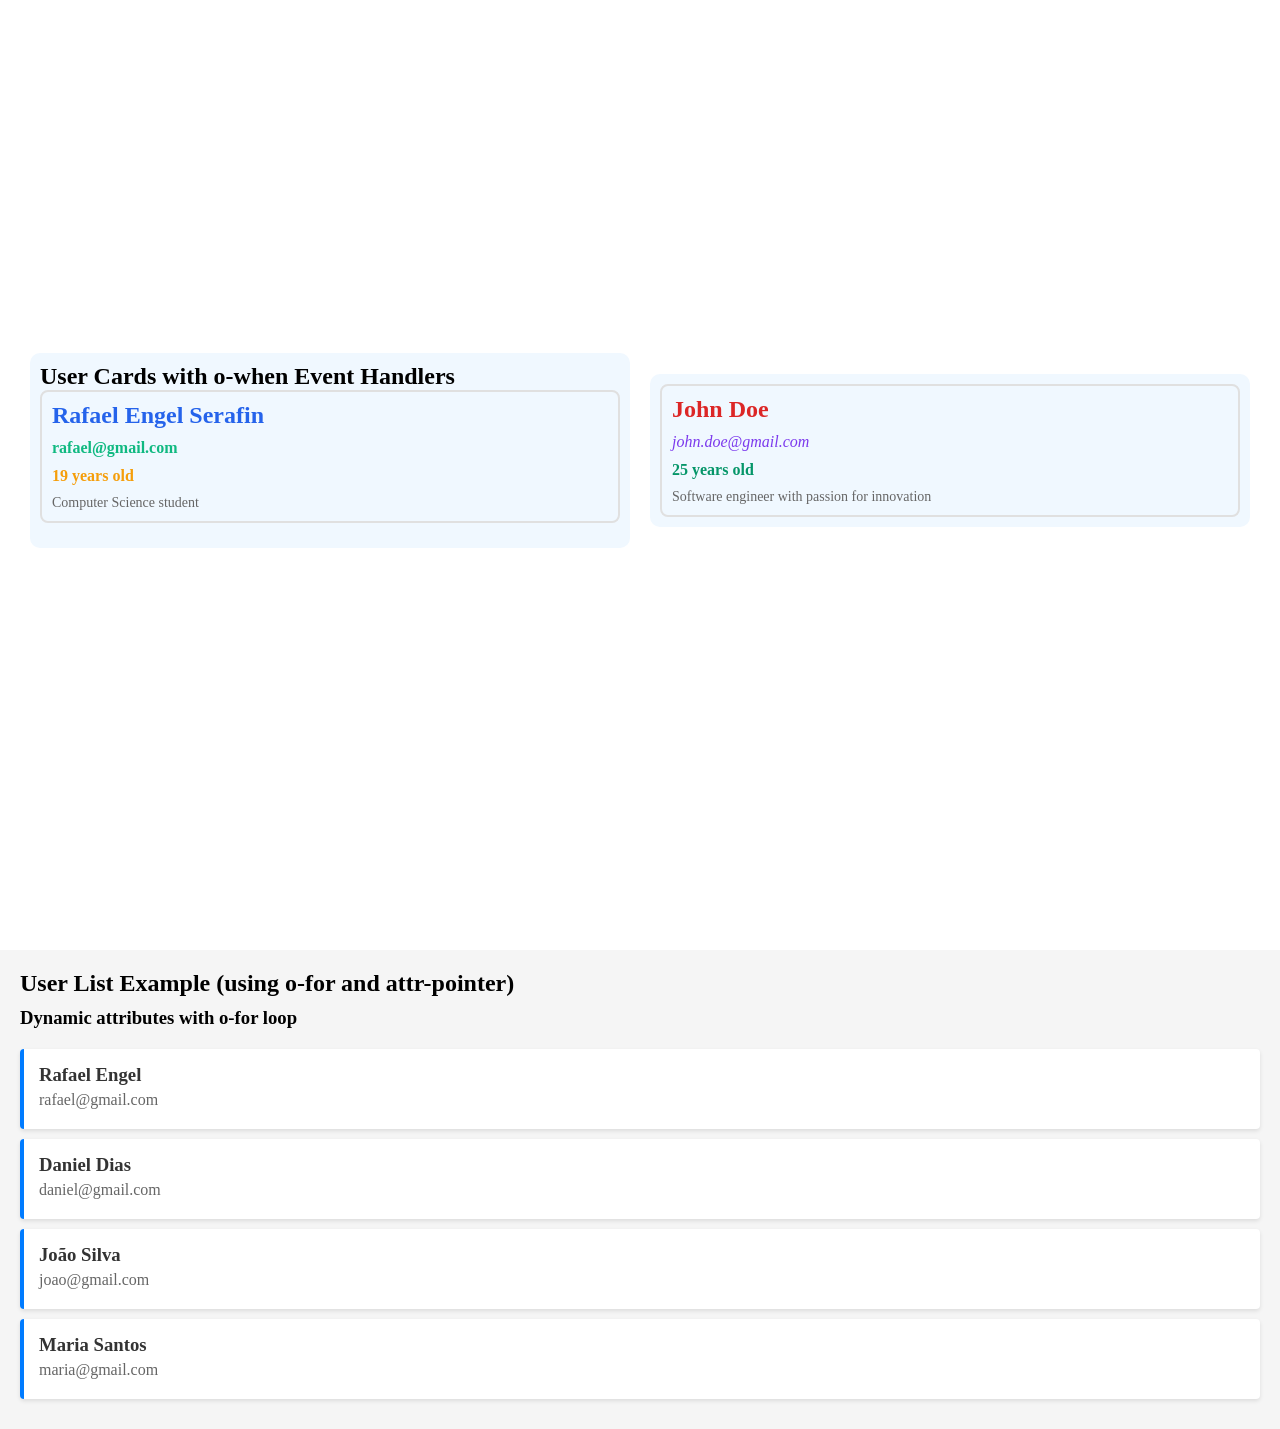
==== index.html @ 68da85fe "event handler inline assingment" ====
<!-- This is a simple oHTML template enhancer usage -->
<!-- Creativity is the limit                -->
<!DOCTYPE html>
<html lang="en">
    <head>
        <meta charset="UTF-8">
        <meta name="viewport" content="width=device-width, initial-scale=1.0">
        <title>Document</title>
        <link rel="stylesheet" href="styles.css">
    </head>

    <body>
        <!-- import oHTML template enhancer core -->
        <!-- must be module type         -->
        <script type="module" src="core/runtime.js"></script>

        <!-- Global handler functions for o-when events -->
        <script>
            // Example handlers for o-when directives
            window.handleCardClick = function() {
                alert('User card clicked! Name: ' + this.getAttribute('name'));
            };

            window.handleCardDblClick = function() {
                console.log('User card double-clicked!');
            };

            window.handleListItemClick = function() {
                console.log('List item clicked!');
            };
        </script>

        <!-- template define a custom HTML tag -->
        <!-- template's id defines custom tag's name -->
        <!-- data-bind content will replace with bound data -->
        <!-- class-pointer allows dynamic class assignment from component attributes -->
        <!-- data-use-shadow="false" is needed for external CSS classes to work -->
        <template id="user-card" data-use-shadow="false">
            <div class="main-user-card">
                <h1 data-bind="name" id-pointer="name-id" attr-pointer="name-style, name-title"></h1>
                <p data-bind="email" id-pointer="email-id" attr-pointer="email-style, email-title"></p>
                <b><p data-bind="age" id-pointer="age-id" attr-pointer="age-style"></p></b>
                <p data-bind="bio" id-pointer="bio-id" attr-pointer="bio-style"></p>
            </div>
        </template>

        <template id="triple-div">
            <div class-pointer="parent-div">
                <div class-pointer="child-div">
                    <div class-pointer="grandchild-div">
                        <slot id-pointer="slot-id"></slot>
                    </div>
                </div>
            </div>
        </template>

        <template id="user-list" data-use-shadow="false">
            <ul>
                <li o-for="user in users" class="user-item" attr-pointer="user.styling">
                    <h3 data-bind="user.name" style="margin: 0;"></h3>
                    <p data-bind="user.email" style="margin: 5px 0; color: #666;"></p>
                </li>
            </ul>
        </template>

        <main>
            <section>
                <h2>User Cards with o-when Event Handlers</h2>
                <div>
                    <user-card 
                        name="Rafael Engel Serafin" 
                        email="rafael@gmail.com" 
                        age="19 years old" 
                        bio="Computer Science student"
                        name-style="color: #2563eb; font-weight: bold;"
                        name-title="Full Stack Developer"
                        email-style="color: #10b981; font-weight: bold;"
                        email-title="Email do usuário"
                        age-style="color: #f59e0b;"
                        bio-style="color: #666; font-size: 14px;"
                        o-when:click="handleCardClick"
                        o-when:dblclick="handleCardDblClick"
                        style="cursor: pointer; border: 2px solid #e0e0e0; padding: 10px; border-radius: 8px; margin-bottom: 15px;">
                    </user-card>
                </div>
            </section>
            <section>
                <div>
                    <user-card 
                        name="John Doe"
                        email="john.doe@gmail.com"
                        age="25 years old"
                        bio="Software engineer with passion for innovation"
                        name-style="color: #dc2626; font-weight: bold;"
                        name-title="Backend Developer"
                        email-style="color: #7c3aed; font-style: italic;"
                        email-title="Email do desenvolvedor"
                        age-style="color: #059669;"
                        bio-style="color: #666; font-size: 14px;"
                        o-when:click="handleCardClick"
                        style="cursor: pointer; border: 2px solid #e0e0e0; padding: 10px; border-radius: 8px;">
                    </user-card>
                </div>
            </section>
        </main>

        <!-- o-for usage example -->
        <div style="margin-top: 50px; padding: 20px; background: #f5f5f5;">
            <h2>User List Example (using o-for and attr-pointer)</h2>
            <!-- Example: Object format for attr-pointer with o-for -->
            <h3>Dynamic attributes with o-for loop</h3>
            <user-list :users='[
                {"name": "Rafael Engel", "email": "rafael@gmail.com", "styling": {"style": "color: #2563eb; font-weight: bold;", "title": "Full Stack Developer"}},
                {"name": "Daniel Dias", "email": "daniel@gmail.com", "styling": {"style": "color: #dc2626; font-weight: bold;", "title": "Backend Developer"}},
                {"name": "João Silva", "email": "joao@gmail.com", "styling": {"style": "color: #059669; font-weight: bold;", "title": "Frontend Developer"}},
                {"name": "Maria Santos", "email": "maria@gmail.com", "styling": {"style": "color: #7c3aed; font-weight: bold;", "title": "QA Engineer"}}
            ]'></user-list>
        </div>

    </body>
</html>
---- styles.css ----
* {
    margin: 0;
    padding: 0;
    box-sizing: border-box;
}

main {
    display: flex;
    flex-direction: row;
    gap: 20px;
    justify-content: center;
    align-items: center;
    height: 100vh;
}

section {
    width: 80%;
    max-width: 600px;
    padding: 10px;
    background-color: aliceblue;
    border-radius: 10px;
}

div {
    display: flex;
    flex-direction: column;
    gap: 10px;
}

user-card {
    padding: 10px;
}

.user-name-style {
    font-weight: bold;
    color: blue;
}

.user-email-style {
    font-style: italic;
    color: gray;
}

.user-age-style {
    color: orange;
    font-weight: 600;
}

.user-bio-style {
    color: #555;
    font-size: 0.9em;
}

/* User List Styles */
user-list ul {
    list-style: none;
    width: 100%;
}

user-list li.user-item {
    padding: 15px;
    margin: 10px 0;
    background: white;
    border-left: 4px solid #007bff;
    border-radius: 4px;
    box-shadow: 0 2px 4px rgba(0,0,0,0.1);
    display: block;
}

user-list li.user-item h3 {
    color: #333;
}

user-list li.user-item p {
    color: #666;
}

/* Badge Styles */
badge span {
    display: inline-block;
}

badge span span {
    display: inline-block;
    font-size: 0.875em;
    font-weight: 500;
}
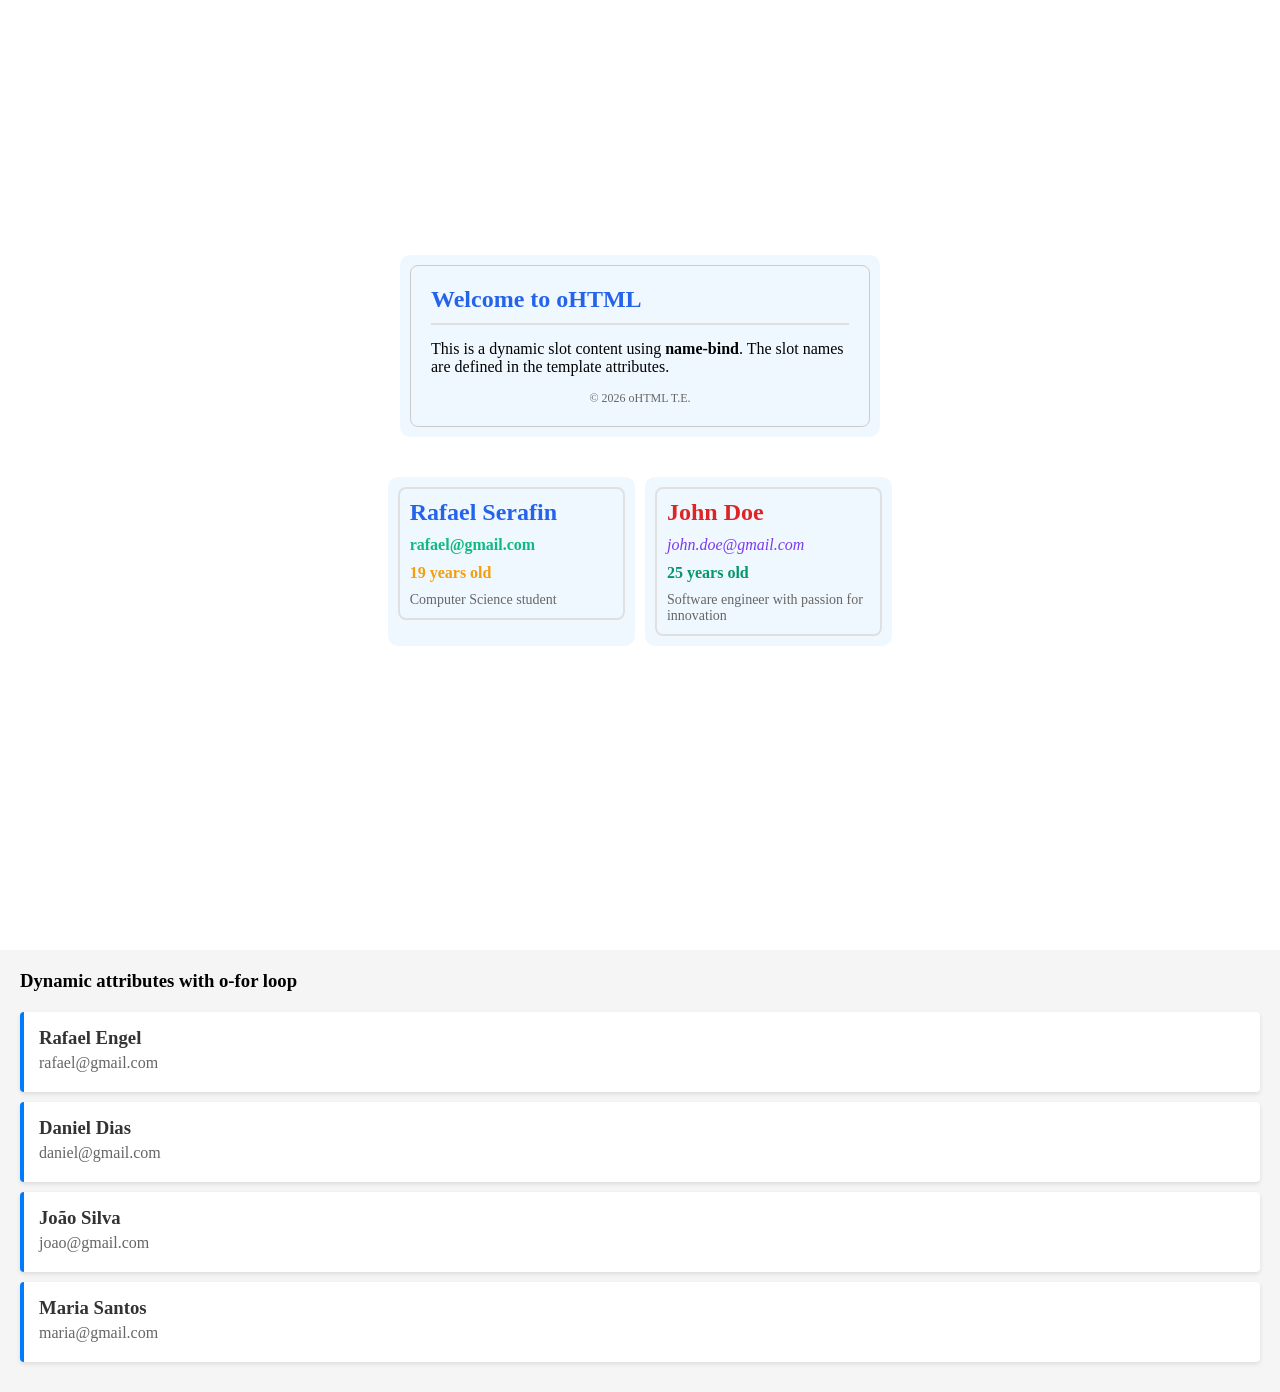
==== commit 7046de79: "two-way data binding with model linkage" ====
--- a/index.html
+++ b/index.html
@@ -63,50 +63,76 @@
             </ul>
         </template>
 
+        <!-- Example template using name-bind for dynamic slot names -->
+        <template id="card-layout">
+            <div style="border: 1px solid #ccc; border-radius: 8px; padding: 20px;">
+                <header style="margin-bottom: 15px; border-bottom: 2px solid #e0e0e0; padding-bottom: 10px;">
+                    <slot name-bind="header">Default Header</slot>
+                </header>
+                <main style="margin-bottom: 15px;">
+                    <slot name-bind="content">Default Content</slot>
+                </main>
+                <footer style="text-align: center; color: #666; font-size: 12px;">
+                    <slot name-bind="footer">Default Footer</slot>
+                </footer>
+            </div>
+        </template>
+
         <main>
-            <section>
-                <h2>User Cards with o-when Event Handlers</h2>
-                <div>
-                    <user-card 
-                        name="Rafael Engel Serafin" 
-                        email="rafael@gmail.com" 
-                        age="19 years old" 
-                        bio="Computer Science student"
-                        name-style="color: #2563eb; font-weight: bold;"
-                        name-title="Full Stack Developer"
-                        email-style="color: #10b981; font-weight: bold;"
-                        email-title="Email do usuário"
-                        age-style="color: #f59e0b;"
-                        bio-style="color: #666; font-size: 14px;"
-                        o-when:click="handleCardClick"
-                        o-when:dblclick="handleCardDblClick"
-                        style="cursor: pointer; border: 2px solid #e0e0e0; padding: 10px; border-radius: 8px; margin-bottom: 15px;">
-                    </user-card>
+            <!-- name-bind example -->
+            <div style="display: flex; flex-direction: column; align-items: center;">
+                <section style="margin-bottom: 30px;">
+                    <card-layout>
+                        <h1 slot="header" style="margin: 0; color: #2563eb;">Welcome to oHTML</h1>
+                        <p slot="content">This is a dynamic slot content using <strong>name-bind</strong>. The slot names are defined in the template attributes.</p>
+                        <p slot="footer">© 2026 oHTML T.E.</p>
+                    </card-layout>
+                </section>
+
+                <div style="display: flex; flex-direction: row;">
+                    <section>
+                        <div>
+                            <user-card 
+                                name="Rafael Serafin" 
+                                email="rafael@gmail.com" 
+                                age="19 years old" 
+                                bio="Computer Science student"
+                                name-style="color: #2563eb; font-weight: bold;"
+                                name-title="Full Stack Developer"
+                                email-style="color: #10b981; font-weight: bold;"
+                                email-title="Email do usuário"
+                                age-style="color: #f59e0b;"
+                                bio-style="color: #666; font-size: 14px;"
+                                o-when:click="handleCardClick"
+                                o-when:dblclick="handleCardDblClick"
+                                style="cursor: pointer; border: 2px solid #e0e0e0; padding: 10px; border-radius: 8px; margin-bottom: 15px;">
+                            </user-card>
+                        </div>
+                    </section>
+                    <section>
+                        <div>
+                            <user-card 
+                                name="John Doe"
+                                email="john.doe@gmail.com"
+                                age="25 years old"
+                                bio="Software engineer with passion for innovation"
+                                name-style="color: #dc2626; font-weight: bold;"
+                                name-title="Backend Developer"
+                                email-style="color: #7c3aed; font-style: italic;"
+                                email-title="Email do desenvolvedor"
+                                age-style="color: #059669;"
+                                bio-style="color: #666; font-size: 14px;"
+                                o-when:click="handleCardClick"
+                                style="cursor: pointer; border: 2px solid #e0e0e0; padding: 10px; border-radius: 8px;">
+                            </user-card>
+                        </div>
+                    </section>
                 </div>
-            </section>
-            <section>
-                <div>
-                    <user-card 
-                        name="John Doe"
-                        email="john.doe@gmail.com"
-                        age="25 years old"
-                        bio="Software engineer with passion for innovation"
-                        name-style="color: #dc2626; font-weight: bold;"
-                        name-title="Backend Developer"
-                        email-style="color: #7c3aed; font-style: italic;"
-                        email-title="Email do desenvolvedor"
-                        age-style="color: #059669;"
-                        bio-style="color: #666; font-size: 14px;"
-                        o-when:click="handleCardClick"
-                        style="cursor: pointer; border: 2px solid #e0e0e0; padding: 10px; border-radius: 8px;">
-                    </user-card>
-                </div>
-            </section>
+            </div>
         </main>
 
         <!-- o-for usage example -->
         <div style="margin-top: 50px; padding: 20px; background: #f5f5f5;">
-            <h2>User List Example (using o-for and attr-pointer)</h2>
             <!-- Example: Object format for attr-pointer with o-for -->
             <h3>Dynamic attributes with o-for loop</h3>
             <user-list :users='[
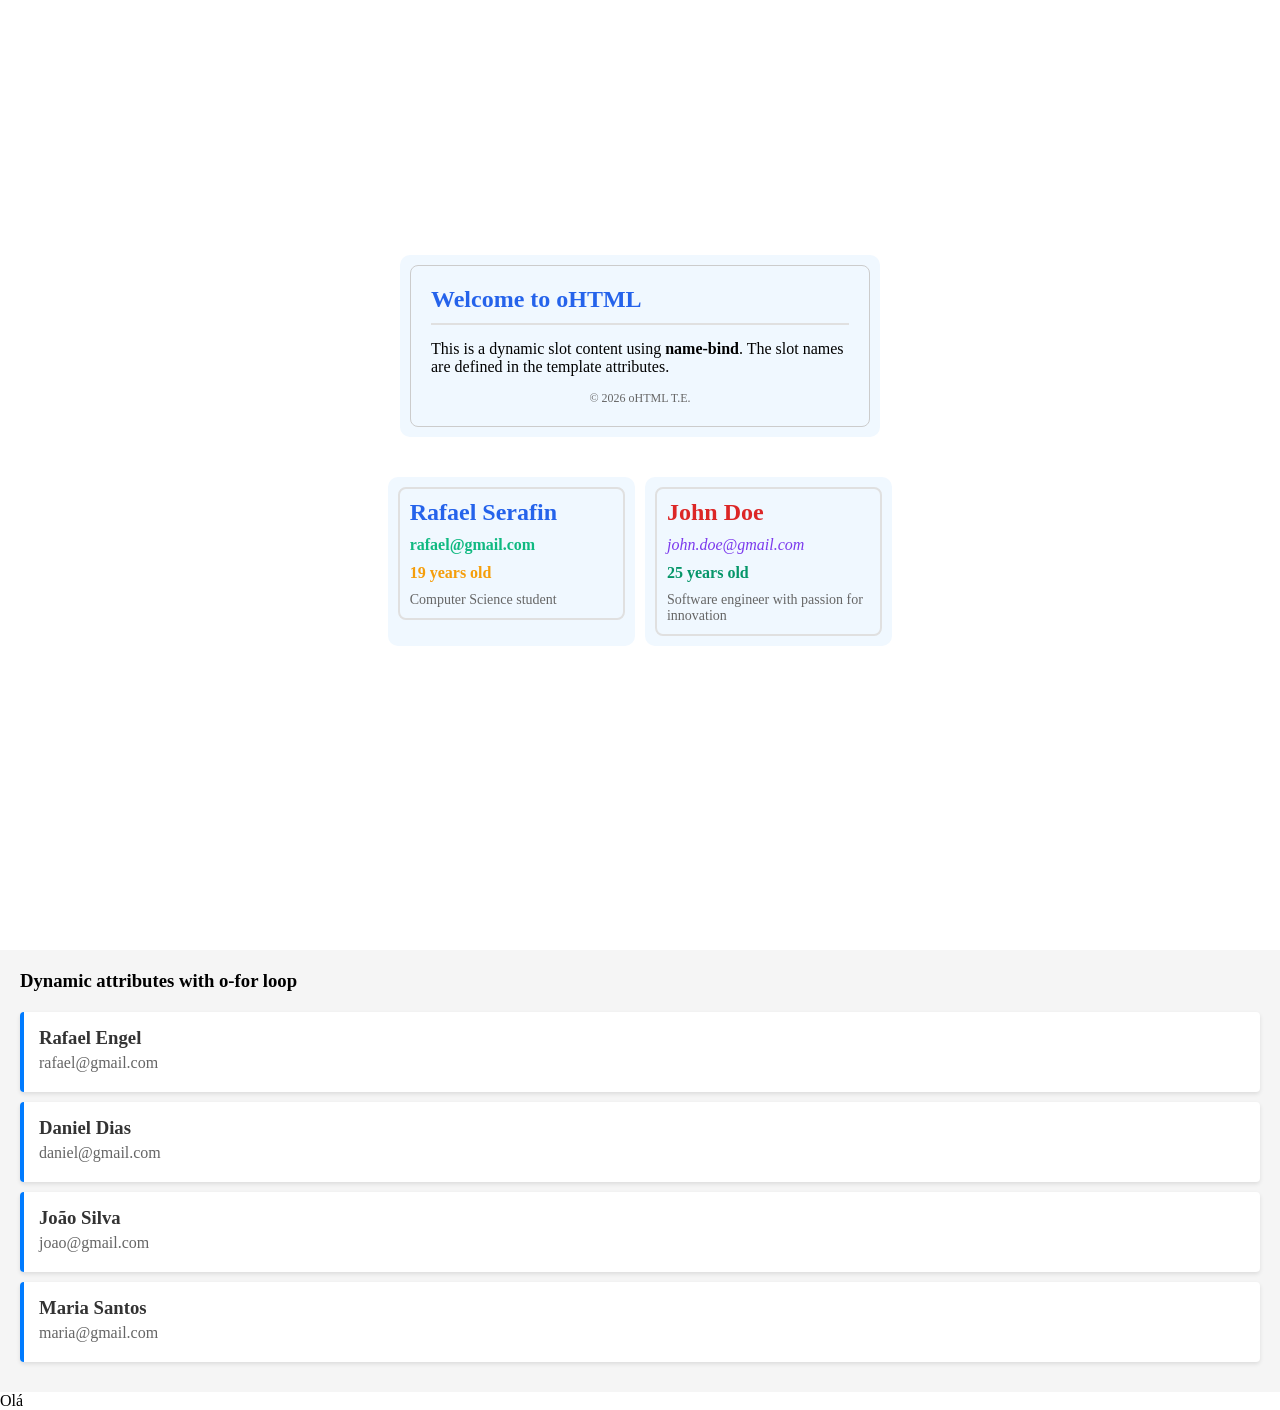
==== commit 9c41601b: "I think attr-define is working, also I created a new tag called templates-define, should be cool" ====
--- a/index.html
+++ b/index.html
@@ -1,5 +1,5 @@
 <!-- This is a simple oHTML template enhancer usage -->
-<!-- Creativity is the limit                -->
+<!-- Creativity is the limit                        -->
 <!DOCTYPE html>
 <html lang="en">
     <head>
@@ -11,8 +11,11 @@
 
     <body>
         <!-- import oHTML template enhancer core -->
-        <!-- must be module type         -->
+        <!-- must be module type                 -->
         <script type="module" src="core/runtime.js"></script>
+
+        <!-- importing templates from another HTML file -->
+        <templates-import src="./templates.html" />
 
         <!-- Global handler functions for o-when events -->
         <script>
@@ -35,7 +38,7 @@
         <!-- data-bind content will replace with bound data -->
         <!-- class-pointer allows dynamic class assignment from component attributes -->
         <!-- data-use-shadow="false" is needed for external CSS classes to work -->
-        <template id="user-card" data-use-shadow="false">
+        <template name-tag="user-card" id="user-card" data-use-shadow="false">
             <div class="main-user-card">
                 <h1 data-bind="name" id-pointer="name-id" attr-pointer="name-style, name-title"></h1>
                 <p data-bind="email" id-pointer="email-id" attr-pointer="email-style, email-title"></p>
@@ -44,7 +47,7 @@
             </div>
         </template>
 
-        <template id="triple-div">
+        <template name-tag="triple-div" id="triple-div">
             <div class-pointer="parent-div">
                 <div class-pointer="child-div">
                     <div class-pointer="grandchild-div">
@@ -54,9 +57,9 @@
             </div>
         </template>
 
-        <template id="user-list" data-use-shadow="false">
+        <template name-tag="user-list" id="user-list" data-use-shadow="false">
             <ul>
-                <li o-for="user in users" class="user-item" attr-pointer="user.styling">
+                <li o-for="user in users" class="user-item" id="user.id" attr-pointer="user.styling">
                     <h3 data-bind="user.name" style="margin: 0;"></h3>
                     <p data-bind="user.email" style="margin: 5px 0; color: #666;"></p>
                 </li>
@@ -64,7 +67,7 @@
         </template>
 
         <!-- Example template using name-bind for dynamic slot names -->
-        <template id="card-layout">
+        <template name-tag="card-layout" id="card-layout">
             <div style="border: 1px solid #ccc; border-radius: 8px; padding: 20px;">
                 <header style="margin-bottom: 15px; border-bottom: 2px solid #e0e0e0; padding-bottom: 10px;">
                     <slot name-bind="header">Default Header</slot>
@@ -143,5 +146,9 @@
             ]'></user-list>
         </div>
 
+        <if-statement cond="a != b"></if-statement>
+        <parent-definer>
+            <x-user>Olá</x-user>
+        </parent-definer>
     </body>
 </html>
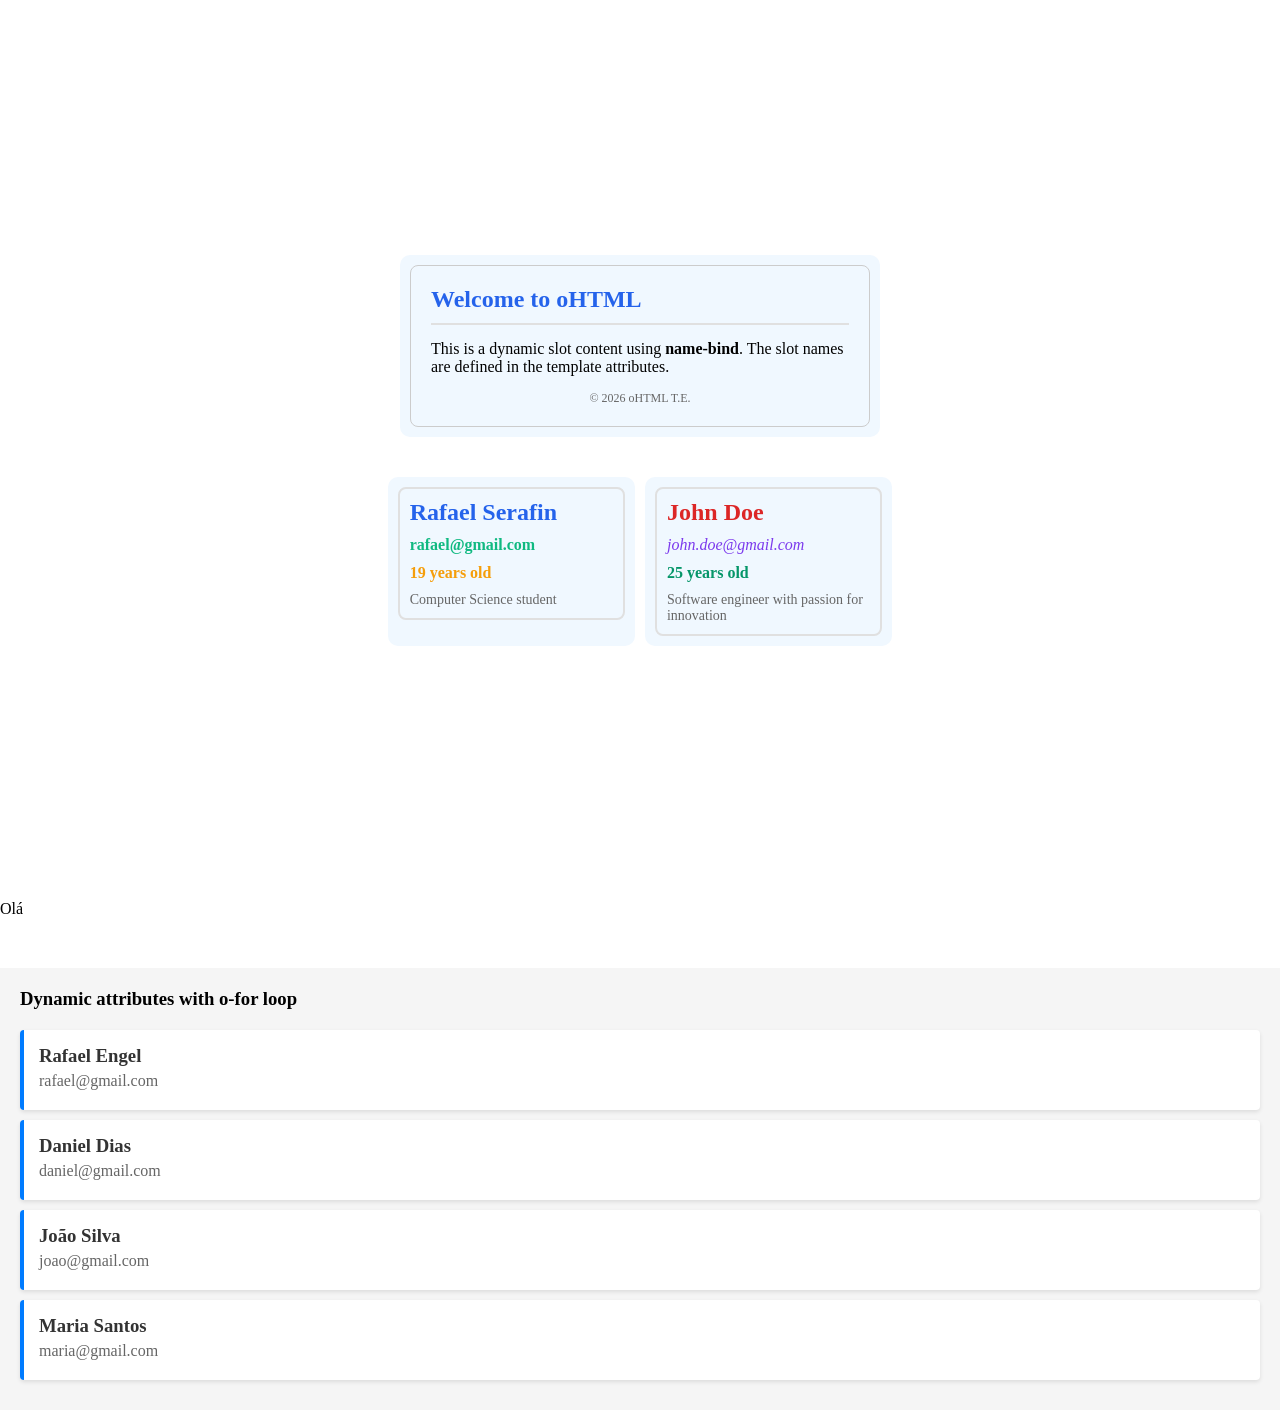
==== commit 0acf12a5: "attr-define and attr-usage created" ====
--- a/index.html
+++ b/index.html
@@ -27,9 +27,13 @@
             window.handleCardDblClick = function() {
                 console.log('User card double-clicked!');
             };
-
+            
             window.handleListItemClick = function() {
                 console.log('List item clicked!');
+            };
+
+            window.handleIfStatement = function() {
+                console.log('Hello');
             };
         </script>
 
@@ -38,7 +42,7 @@
         <!-- data-bind content will replace with bound data -->
         <!-- class-pointer allows dynamic class assignment from component attributes -->
         <!-- data-use-shadow="false" is needed for external CSS classes to work -->
-        <template name-tag="user-card" id="user-card" data-use-shadow="false">
+        <template name-tag="user-card" data-use-shadow="false">
             <div class="main-user-card">
                 <h1 data-bind="name" id-pointer="name-id" attr-pointer="name-style, name-title"></h1>
                 <p data-bind="email" id-pointer="email-id" attr-pointer="email-style, email-title"></p>
@@ -134,6 +138,8 @@
             </div>
         </main>
 
+        <if-statement :condition="'a' !== 'b'">Olá</if-statement>
+
         <!-- o-for usage example -->
         <div style="margin-top: 50px; padding: 20px; background: #f5f5f5;">
             <!-- Example: Object format for attr-pointer with o-for -->
@@ -145,10 +151,5 @@
                 {"name": "Maria Santos", "email": "maria@gmail.com", "styling": {"style": "color: #7c3aed; font-weight: bold;", "title": "QA Engineer"}}
             ]'></user-list>
         </div>
-
-        <if-statement cond="a != b"></if-statement>
-        <parent-definer>
-            <x-user>Olá</x-user>
-        </parent-definer>
     </body>
 </html>
